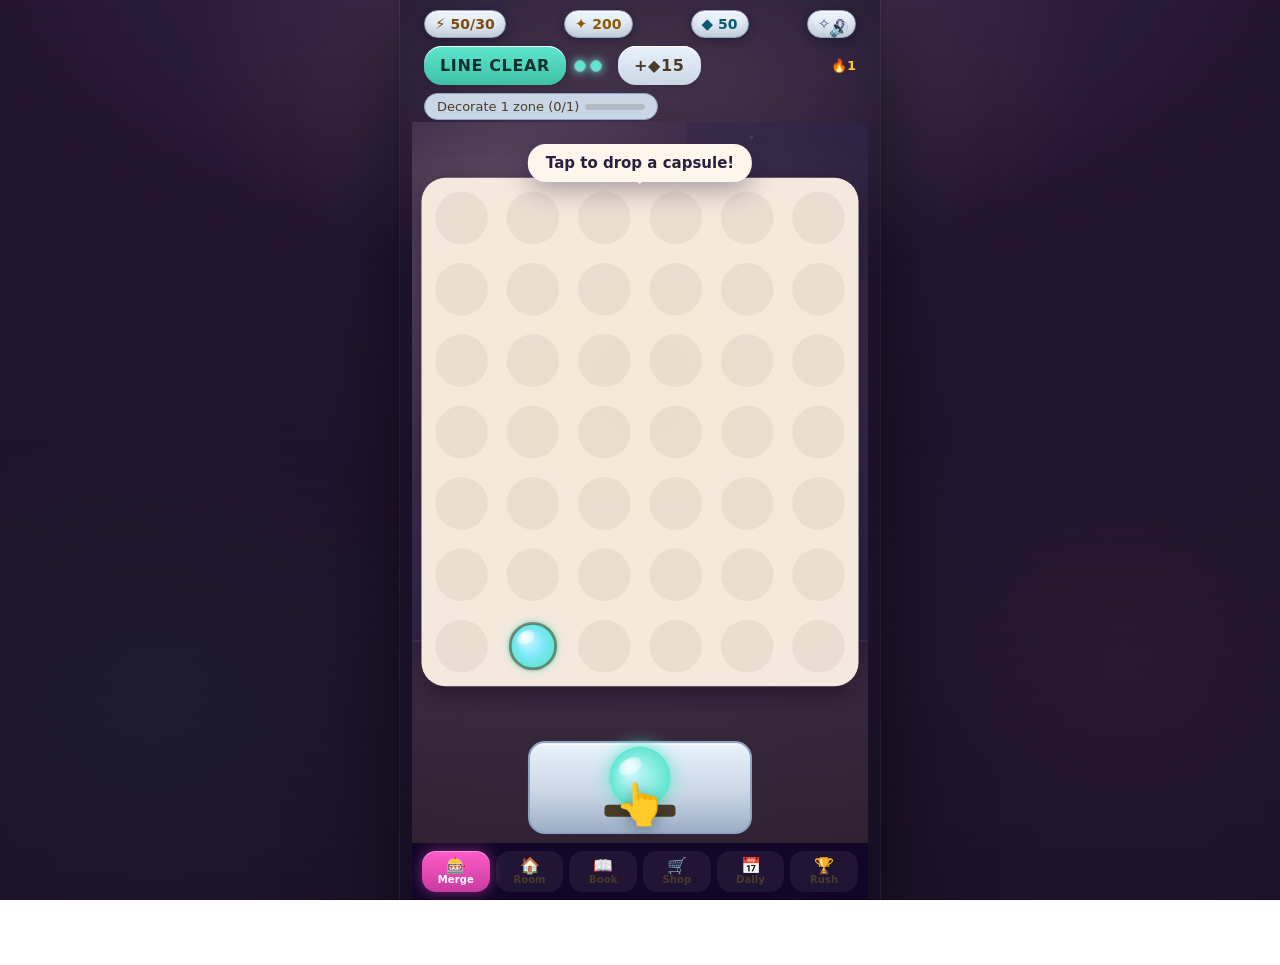
==== play/index.html @ 4f1b051a "Capsule Corner web: landing + playable game" ====
<!doctype html>
<html lang="en">
  <head>
    <meta charset="UTF-8" />
    <meta
      name="viewport"
      content="width=device-width, initial-scale=1.0, maximum-scale=1.0, user-scalable=no, viewport-fit=cover"
    />
    <meta name="theme-color" content="#1c1229" />
    <title>Capsule Corner</title>
    <script type="module" crossorigin src="./assets/index-CLmfKuy1.js"></script>
    <link rel="stylesheet" crossorigin href="./assets/index-Cxu9-HzP.css">
  </head>
  <body>
    <div id="app"></div>
  </body>
</html>
---- play/assets/index-Cxu9-HzP.css ----
*,:before,:after{box-sizing:border-box;margin:0;padding:0}:root{--cc-bg-0:#1c1229;--cc-bg-1:#241633;--cc-bg-2:#3d2c54;--cc-ink:#f4ecff;--cc-ink-dim:#b9a9e0;--cc-accent:#ff5cc8;--cc-accent-2:#5ce1ff;--cc-gold:#ffd75c;--cc-crt-glow:#ffe29a;--cc-y2k-aqua:#5fe6d0;--cc-board-max:480px;--cc-radius:14px;--cc-ease-panel:.18s cubic-bezier(.22, 1, .36, 1);--cc-font:system-ui, -apple-system, "Segoe UI", Roboto, sans-serif}html,body{height:100%}body{min-height:100%;font-family:var(--cc-font);color:var(--cc-ink);background:radial-gradient(60% 42% at 50% 8%, #ffe29a1a 0%, #ffe29a00 60%), radial-gradient(38% 45% at 12% 78%, #5fe6d00b 0%, #5fe6d000 70%), radial-gradient(38% 45% at 88% 74%, #ff8fc70d 0%, #ff8fc700 70%), radial-gradient(120% 90% at 50% -8%, var(--cc-bg-2) 0%, var(--cc-bg-1) 42%, var(--cc-bg-0) 100%), radial-gradient(150% 120% at 50% 45%, transparent 42%, #0c081699 100%);-webkit-font-smoothing:antialiased;text-rendering:optimizelegibility;overscroll-behavior:none;touch-action:manipulation;background-attachment:fixed;overflow-x:hidden}body:before{content:"";z-index:0;pointer-events:none;background:repeating-linear-gradient(0deg,#00000009 0 1px,#0000 1px 3px);position:fixed;inset:0}#app{z-index:1;width:100%;max-width:var(--cc-board-max);min-height:100dvh;padding:env(safe-area-inset-top) 12px env(safe-area-inset-bottom);flex-direction:column;margin:0 auto;display:flex;position:relative}@media (min-width:520px){#app{box-shadow:0 0 0 1px #ffe29a0f,0 24px 80px #0000008c,inset 0 0 120px #0c081673}}img,canvas,svg{max-width:100%;display:block}button{font:inherit;color:inherit;cursor:pointer}.cc-boot{text-align:center;color:var(--cc-ink-dim);letter-spacing:.02em;flex:1;justify-content:center;align-items:center;display:flex}.cc-app .cc-counter{background:linear-gradient(180deg, #ffffff47, #ffffff05), linear-gradient(180deg, var(--cc-chrome-hi,#eaf3fb), var(--cc-surface-chrome,#c9d6e5));-webkit-backdrop-filter:blur(6px)saturate(1.1);box-shadow:inset 0 1px #fffffff2,inset 0 -3px 8px #4a3b2a1a,0 3px 10px #120a2059}.cc-app .cc-tab{transition:background var(--cc-ease-panel), transform 90ms ease, box-shadow var(--cc-ease-panel)}.cc-app .cc-tab--active{box-shadow:0 0 14px #ff5cc873,inset 0 1px #ffffff59}.cc-app .cc-overlay,.cc-app .cc-gel-panel,.cc-app .cc-book,.cc-app .cc-room{transition:opacity var(--cc-ease-panel), transform var(--cc-ease-panel)}.cc-app .cc-gel-panel,.cc-app .cc-book,.cc-app .cc-room{border-radius:var(--cc-radius-card,24px);box-shadow:inset 0 1px #ffffffe6,inset 0 -10px 22px #4a3b2a1f,0 10px 30px #120a2080}.cc-app .cc-overlay{animation:cc-overlay-in var(--cc-ease-panel)}@keyframes cc-overlay-in{0%{opacity:0}to{opacity:1}}.cc-app .cc-overlay>*{animation:cc-panel-pop var(--cc-ease-panel)}@keyframes cc-panel-pop{0%{opacity:0;transform:translateY(8px)scale(.97)}to{opacity:1;transform:translateY(0)scale(1)}}@media (prefers-reduced-motion:reduce){.cc-app .cc-tab,.cc-app .cc-overlay,.cc-app .cc-gel-panel,.cc-app .cc-book,.cc-app .cc-room{transition:none}.cc-app .cc-overlay,.cc-app .cc-overlay>*{animation:none}}:root{--cc-bg-deep:#2b1e3d;--cc-bg-room:#3d2c54;--cc-bg-board:#f4e9de;--cc-surface-card:#fff6ec;--cc-surface-chrome:#c9d6e5;--cc-chrome-hi:#eaf3fb;--cc-chrome-lo:#8fa4be;--cc-ink:#4a3b2a;--cc-ink-soft:#8a7a66;--cc-y2k-aqua:#5fe6d0;--cc-y2k-pink:#ff8fc7;--cc-y2k-lilac:#b79cff;--cc-crt-glow:#ffe29a;--cc-spark-gold:#ffc93c;--cc-gem-cyan:#3fd0ff;--cc-energy-amber:#ffb03a;--cc-alert-coral:#ff6b6b;--cc-rarity-common:#9fb0c4;--cc-rarity-rare:#5fe6d0;--cc-rarity-epic:#b79cff;--cc-rarity-secret-a:#ffc93c;--cc-rarity-secret-b:#ff8fc7;--cc-radius-card:24px;--cc-radius-btn:18px;--cc-font-display:"Baloo 2", "Fredoka", system-ui, -apple-system, "Segoe UI", sans-serif;--cc-font-body:system-ui, -apple-system, "Segoe UI", sans-serif}.cc-gel-panel{background:linear-gradient(180deg, var(--cc-chrome-hi) 0%, var(--cc-surface-chrome) 45%, var(--cc-chrome-lo) 100%);border-radius:var(--cc-radius-card);border:2px solid var(--cc-chrome-lo);color:var(--cc-ink);font-family:var(--cc-font-body);box-shadow:inset 0 1px #ffffffd9,inset 0 -8px 18px #4a3b2a1f,0 6px 18px #2b1e3d47}.cc-btn{font-family:var(--cc-font-display);text-transform:uppercase;letter-spacing:.04em;border-radius:var(--cc-radius-btn);color:var(--cc-ink);background:linear-gradient(180deg, var(--cc-chrome-hi), var(--cc-surface-chrome));cursor:pointer;touch-action:manipulation;border:none;padding:10px 16px;font-weight:700;transition:transform 80ms ease-out,filter .1s;box-shadow:inset 0 1px #ffffffe6,0 3px 8px #2b1e3d4d}.cc-btn:active{transform:translateY(1px)scale(.98)}.cc-btn:disabled{filter:grayscale(.6)brightness(.9);cursor:not-allowed;opacity:.6}.cc-btn--primary{background:linear-gradient(180deg, var(--cc-y2k-aqua), #3fbfa8);color:#10302b}.cc-btn--danger{background:linear-gradient(180deg, var(--cc-alert-coral), #d94f4f);color:#fff}.cc-chip{background:var(--cc-surface-chrome);border:1px solid var(--cc-chrome-lo);font-family:var(--cc-font-body);color:var(--cc-ink);border-radius:999px;align-items:center;gap:6px;padding:5px 12px;font-size:13px;display:inline-flex}.cc-root{background:radial-gradient(120% 100% at 50% 0%, var(--cc-bg-room) 0%, var(--cc-bg-deep) 70%);width:100%;max-width:480px;height:100%;min-height:100dvh;font-family:var(--cc-font-body);color:var(--cc-ink);-webkit-user-select:none;user-select:none;touch-action:none;margin:0 auto;position:relative;overflow:hidden}.cc-crt-overlay{pointer-events:none;z-index:40;mix-blend-mode:multiply;background:repeating-linear-gradient(0deg,#00000008 0 1px,#0000 1px 3px),radial-gradient(120% 120%,#0000 62%,#2b1e3d59 100%);position:absolute;inset:0}.cc-board-wrap{position:absolute;inset:0}.cc-juice-canvas{pointer-events:none;z-index:20}.cc-board-canvas{z-index:10}.cc-hud{z-index:30;padding:10px 12px calc(env(safe-area-inset-top,0px) + 2px);flex-direction:column;gap:8px;display:flex;position:absolute;top:0;left:0;right:0}.cc-hud__top{justify-content:space-between;align-items:center;gap:8px;display:flex}.cc-counter{background:linear-gradient(180deg, var(--cc-chrome-hi), var(--cc-surface-chrome));border:1.5px solid var(--cc-chrome-lo);font-variant-numeric:tabular-nums;color:var(--cc-ink);border-radius:999px;align-items:center;gap:5px;padding:5px 10px;font-size:14px;font-weight:700;display:inline-flex;box-shadow:inset 0 1px #ffffffe6}.cc-counter__icon{font-size:15px;line-height:1}.cc-counter--energy{color:#7a4a10}.cc-counter--sparks{color:#8a5a00}.cc-counter--gems{color:#0a5a72}.cc-counter--dust{color:#5b4a86}.cc-hud__tools{justify-content:space-between;align-items:center;gap:8px;display:flex}.cc-lineclear{align-items:center;gap:8px;display:inline-flex}.cc-pips{gap:4px;display:inline-flex}.cc-pip{border:1.5px solid var(--cc-chrome-lo);background:#ffffff40;border-radius:50%;width:12px;height:12px}.cc-pip--full{background:var(--cc-y2k-aqua);box-shadow:0 0 8px var(--cc-y2k-aqua)}.cc-regen{color:var(--cc-crt-glow);font-variant-numeric:tabular-nums;font-size:12px}.cc-quest-chip{align-self:flex-start}.cc-quest-chip__bar{background:#4a3b2a2e;border-radius:999px;width:60px;height:6px;overflow:hidden}.cc-quest-chip__fill{background:var(--cc-y2k-lilac);border-radius:999px;height:100%}.cc-streak{color:var(--cc-spark-gold);align-items:center;gap:4px;font-size:13px;font-weight:700;display:inline-flex}.cc-overlay{z-index:50;-webkit-backdrop-filter:blur(3px);backdrop-filter:blur(3px);background:#2b1e3d8c;justify-content:center;align-items:center;display:flex;position:absolute;inset:0}.cc-overlay--hidden{display:none}.cc-reveal{z-index:60;background:radial-gradient(120% 100% at 50% 45%,#2b1e3d66,#2b1e3de6);justify-content:center;align-items:center;display:flex;position:absolute;inset:0;overflow:hidden}.cc-reveal.cc-reveal--shake{animation:.5s ease-in-out cc-shake}@keyframes cc-shake{0%,to{transform:translate(0)}20%{transform:translate(-6px,3px)}40%{transform:translate(5px,-4px)}60%{transform:translate(-4px,4px)}80%{transform:translate(4px,-2px)}}.cc-reveal__wheel{width:240px;height:240px;position:relative}.cc-reveal__card{text-align:center;color:var(--cc-surface-card)}.cc-reveal__name{font-family:var(--cc-font-display);margin:12px 0 4px;font-size:26px;font-weight:800}.cc-reveal__rarity{text-transform:uppercase;letter-spacing:.12em;opacity:.85;font-size:13px}.cc-toast{background:var(--cc-surface-card);color:var(--cc-ink);border-radius:999px;padding:8px 16px;font-weight:700;animation:.35s ease-out cc-toast-in;position:absolute;bottom:18%;left:50%;transform:translate(-50%);box-shadow:0 4px 14px #2b1e3d66}@keyframes cc-toast-in{0%{opacity:0;transform:translateY(6px)}to{opacity:1;transform:translateY(0)}}.cc-book{width:min(94%,440px);max-height:88%;padding:16px;overflow-y:auto}.cc-book__tabs{gap:8px;margin-bottom:12px;display:flex}.cc-book__grid{grid-template-columns:repeat(4,1fr);gap:10px;display:grid}.cc-slot{aspect-ratio:1;background:var(--cc-surface-card);border:2px solid var(--cc-chrome-lo);border-radius:16px;justify-content:center;align-items:center;display:flex;position:relative;overflow:hidden}.cc-slot--locked{background:#2f2440}.cc-slot--locked .cc-slot__silhouette{filter:brightness(0);opacity:.7}.cc-slot__silhouette{font-size:30px}.cc-slot--secret{border-color:var(--cc-spark-gold);box-shadow:0 0 12px var(--cc-spark-gold)}.cc-slot__count{color:var(--cc-ink-soft);font-size:11px;font-weight:700;position:absolute;bottom:3px;right:5px}.cc-slot__frame{pointer-events:none;border-radius:14px;position:absolute;inset:0}.cc-room{width:min(96%,460px);max-height:90%;padding:16px;overflow-y:auto}.cc-room__tabs{flex-wrap:wrap;gap:6px;margin-bottom:12px;display:flex}.cc-zone-tab{position:relative}.cc-zone-tab--locked{opacity:.7}.cc-zone-tab--locked:after{content:"🔒";font-size:12px;position:absolute;top:-6px;right:-4px}.cc-zone-tab--active{outline:2px solid var(--cc-y2k-aqua)}.cc-meter{background:#4a3b2a2e;border-radius:999px;height:12px;margin:6px 0;overflow:hidden}.cc-meter__fill{background:linear-gradient(90deg, var(--cc-y2k-aqua), var(--cc-crt-glow));border-radius:999px;height:100%;transition:width .4s ease-out}.cc-roped{border:2px dashed var(--cc-alert-coral);background:repeating-linear-gradient(45deg,#4a3b2a22,#4a3b2a22 8px,#0000 8px 16px)}.cc-coziness{color:var(--cc-crt-glow);align-items:center;gap:8px;margin-top:10px;font-weight:700;display:flex}.cc-placeables{flex-wrap:wrap;gap:8px;margin-top:10px;display:flex}.cc-placeable{background:var(--cc-surface-card);border:2px solid var(--cc-chrome-lo);cursor:pointer;border-radius:12px;justify-content:center;align-items:center;width:46px;height:46px;display:flex}.cc-mute{z-index:45;border:1.5px solid var(--cc-chrome-lo);background:var(--cc-surface-chrome);cursor:pointer;border-radius:50%;justify-content:center;align-items:center;width:38px;height:38px;font-size:18px;display:flex;position:absolute;top:10px;right:10px}@media (prefers-reduced-motion:reduce){.cc-reveal--shake,.cc-toast{animation:none}}.cc-app{flex-direction:column;flex:1;width:100%;min-height:0;display:flex}.cc-hud-root{z-index:30;position:relative}.cc-stage{flex:auto;width:100%;min-height:320px;position:relative}.cc-board-canvas,.cc-juice-canvas{width:100%;height:100%;display:block;position:absolute;inset:0}.cc-board-canvas{z-index:10;touch-action:none}.cc-juice-canvas{z-index:20;pointer-events:none}.cc-tabbar{padding:8px 10px calc(8px + env(safe-area-inset-bottom));-webkit-backdrop-filter:blur(8px);backdrop-filter:blur(8px);z-index:40;background:#12002e99;flex:none;gap:6px;display:flex}.cc-tab{min-width:0;color:var(--cc-ink,#f4ecff);background:#ffffff0f;border:none;border-radius:14px;flex-direction:column;flex:1;justify-content:center;align-items:center;gap:1px;padding:7px 2px;font-weight:600;transition:background .15s,transform .1s;display:flex;position:relative}.cc-tab-ico{font-size:16px;line-height:1}.cc-tab-label{white-space:nowrap;text-overflow:ellipsis;letter-spacing:.1px;max-width:100%;font-size:10px;line-height:1;overflow:hidden}.cc-tab--active{background:linear-gradient(180deg, var(--cc-accent,#ff5cc8), #c93aa0);color:#fff}.cc-tab:active{transform:scale(.96)}.cc-tab-badge{background:var(--cc-gold,#ffd75c);pointer-events:none;border-radius:50%;width:8px;height:8px;position:absolute;top:5px;right:6px;box-shadow:0 0 6px #ffd75ce6}.cc-tab-badge--hidden{display:none}
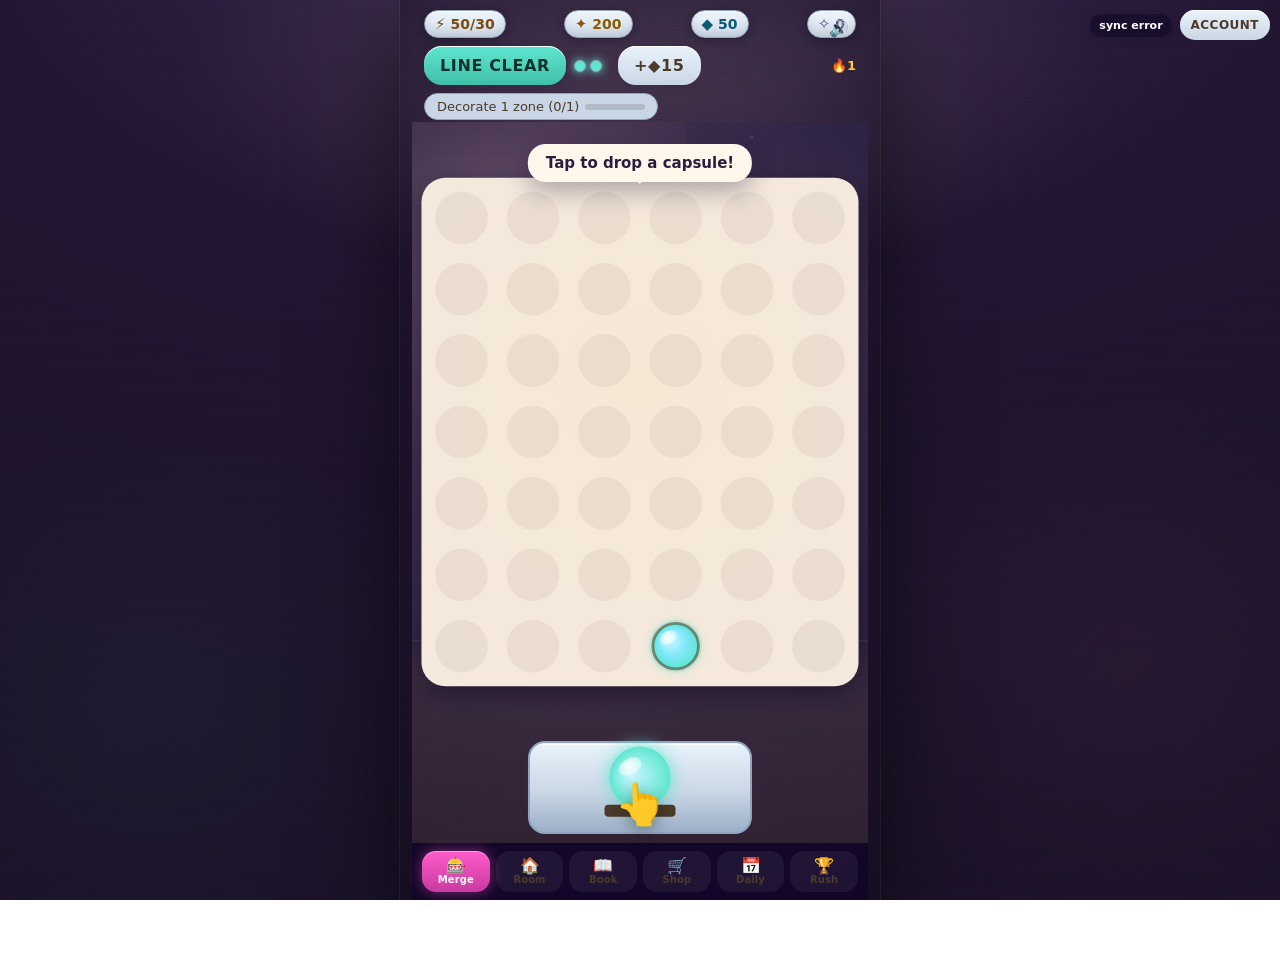
==== commit 5eb19f2a: "Wire game to live accounts API" ====
--- a/play/index.html
+++ b/play/index.html
@@ -8,7 +8,7 @@
     />
     <meta name="theme-color" content="#1c1229" />
     <title>Capsule Corner</title>
-    <script type="module" crossorigin src="./assets/index-CLmfKuy1.js"></script>
+    <script type="module" crossorigin src="./assets/index-FquYS9T3.js"></script>
     <link rel="stylesheet" crossorigin href="./assets/index-Cxu9-HzP.css">
   </head>
   <body>
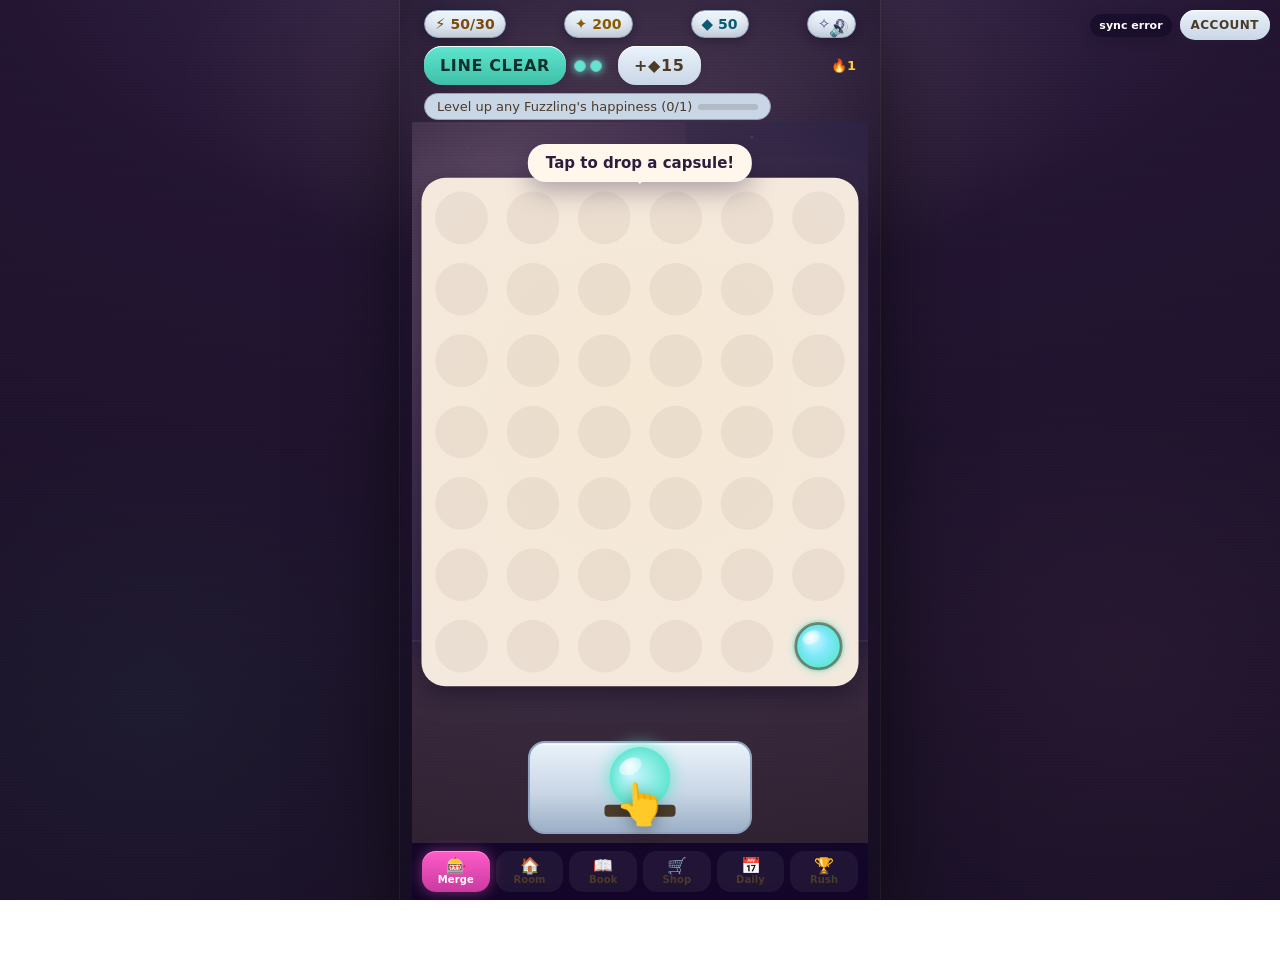
==== commit a4afa6c8: "Real art pass: creature portraits, hero, favicon" ====
--- a/play/index.html
+++ b/play/index.html
@@ -8,7 +8,7 @@
     />
     <meta name="theme-color" content="#1c1229" />
     <title>Capsule Corner</title>
-    <script type="module" crossorigin src="./assets/index-FquYS9T3.js"></script>
+    <script type="module" crossorigin src="./assets/index-D6Gjicd6.js"></script>
     <link rel="stylesheet" crossorigin href="./assets/index-Cxu9-HzP.css">
   </head>
   <body>
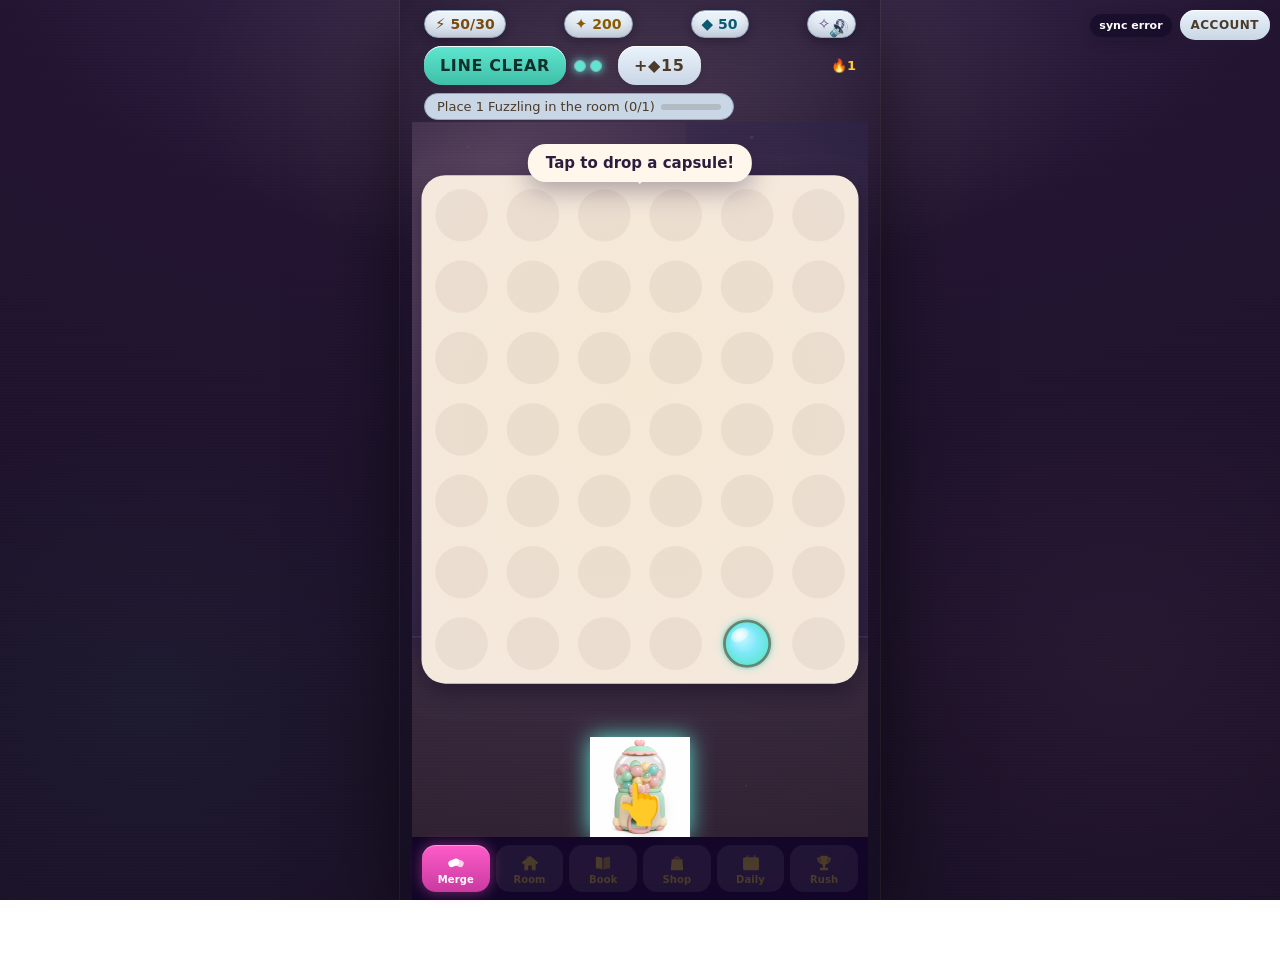
==== commit 9231b592: "UI art: dispenser machine sprite, SVG tab icons, real landing cards" ====
--- a/play/index.html
+++ b/play/index.html
@@ -8,7 +8,7 @@
     />
     <meta name="theme-color" content="#1c1229" />
     <title>Capsule Corner</title>
-    <script type="module" crossorigin src="./assets/index-D6Gjicd6.js"></script>
+    <script type="module" crossorigin src="./assets/index-B8qRTIRW.js"></script>
     <link rel="stylesheet" crossorigin href="./assets/index-Cxu9-HzP.css">
   </head>
   <body>
